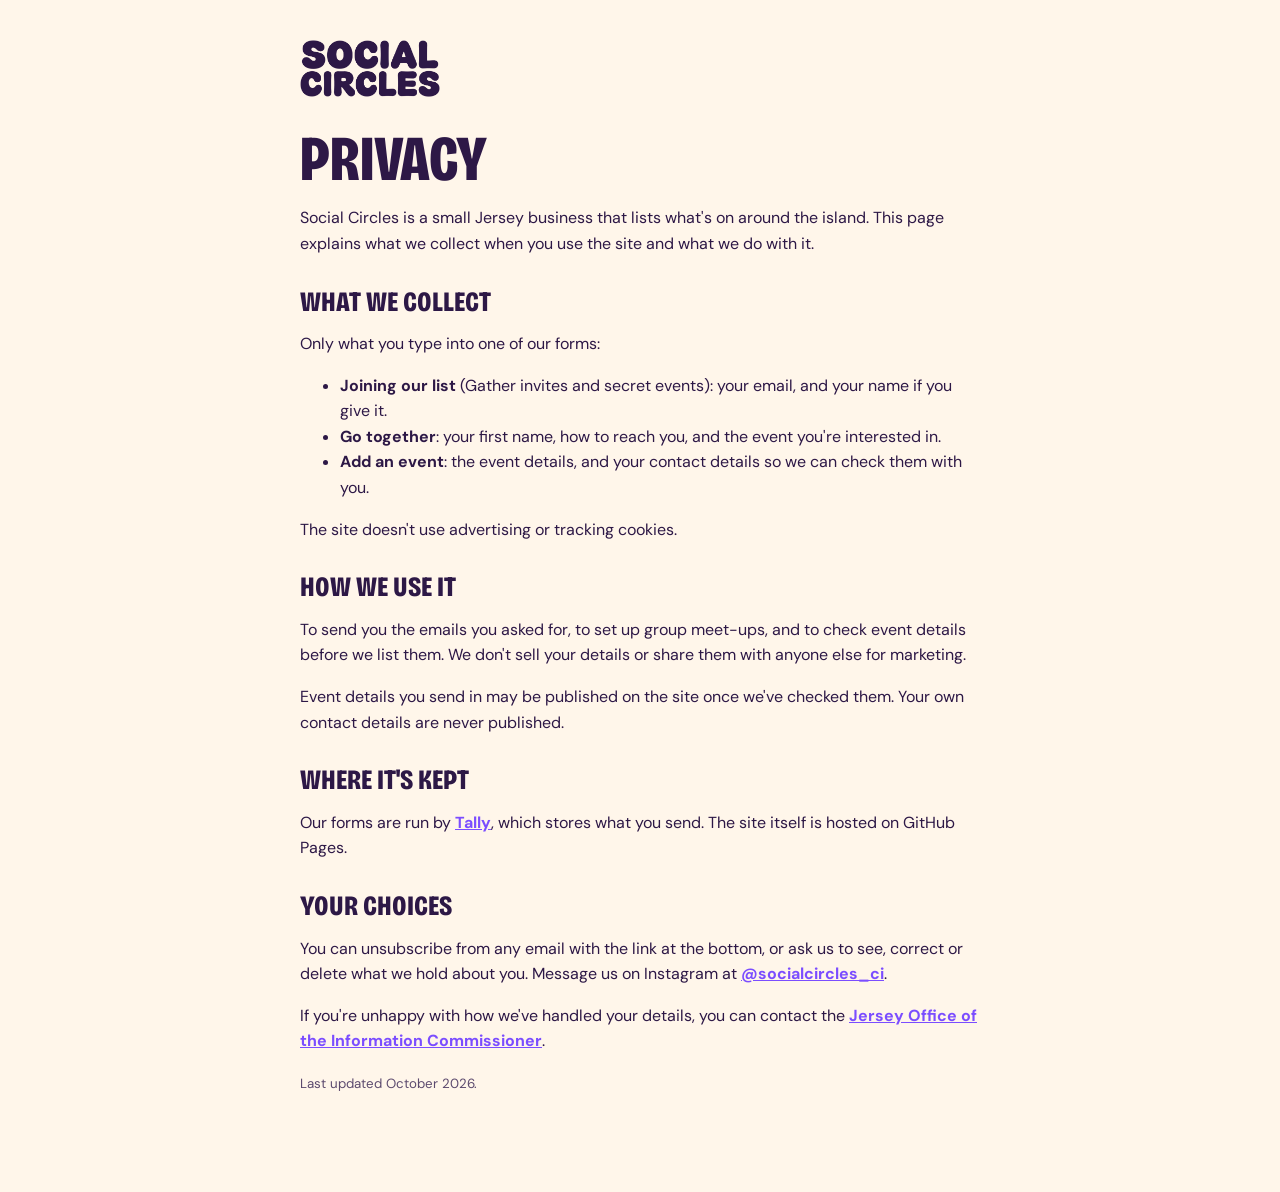
==== site/privacy.html @ d8221dea "Build the live site with an event review queue The homepage mockup becomes the real site. Events loa" ====
<!doctype html>
<html lang="en-GB">
<head>
<meta charset="utf-8">
<meta name="viewport" content="width=device-width,initial-scale=1">
<title>Privacy · Social Circles</title>
<link rel="icon" href="img/icon.png">
<link rel="stylesheet" href="https://fonts.googleapis.com/css2?family=Bricolage+Grotesque:opsz,wdth,wght@12..96,75..100,400..800&family=DM+Sans:wght@400;700&display=swap">
<style>
:root{--violet:#7B4DFF;--aubergine:#2D1846;--cream:#FFF6EA;--muted:#5C4A6E}
body{background:var(--cream);color:var(--aubergine);font:16px/1.6 'DM Sans',system-ui,sans-serif;margin:0}
main{max-width:680px;margin:0 auto;padding:40px 16px 80px}
h1,h2{font-family:'Bricolage Grotesque','Arial Narrow',sans-serif;font-weight:800;font-stretch:75%;font-variation-settings:"wdth" 75;text-transform:uppercase;line-height:.95;margin:32px 0 12px}
h1{font-size:clamp(40px,8vw,64px);margin-top:24px}
h2{font-size:28px}
a{color:var(--violet);font-weight:700}
.back img{width:140px}
small{color:var(--muted)}
</style>
</head>
<body>
<main>
  <a class="back" href="./"><img src="img/wordmark-aubergine.png" alt="Social Circles home"></a>
  <h1>Privacy</h1>
  <p>Social Circles is a small Jersey business that lists what's on around the island. This page explains what we collect when you use the site and what we do with it.</p>

  <h2>What we collect</h2>
  <p>Only what you type into one of our forms:</p>
  <ul>
    <li><b>Joining our list</b> (Gather invites and secret events): your email, and your name if you give it.</li>
    <li><b>Go together</b>: your first name, how to reach you, and the event you're interested in.</li>
    <li><b>Add an event</b>: the event details, and your contact details so we can check them with you.</li>
  </ul>
  <p>The site doesn't use advertising or tracking cookies.</p>

  <h2>How we use it</h2>
  <p>To send you the emails you asked for, to set up group meet-ups, and to check event details before we list them. We don't sell your details or share them with anyone else for marketing.</p>
  <p>Event details you send in may be published on the site once we've checked them. Your own contact details are never published.</p>

  <h2>Where it's kept</h2>
  <p>Our forms are run by <a href="https://tally.so/help/privacy-policy">Tally</a>, which stores what you send. The site itself is hosted on GitHub Pages.</p>

  <h2>Your choices</h2>
  <p>You can unsubscribe from any email with the link at the bottom, or ask us to see, correct or delete what we hold about you. Message us on Instagram at <a href="https://www.instagram.com/socialcircles_ci/">@socialcircles_ci</a>.</p>
  <p>If you're unhappy with how we've handled your details, you can contact the <a href="https://jerseyoic.org">Jersey Office of the Information Commissioner</a>.</p>

  <p><small>Last updated October 2026.</small></p>
</main>
</body>
</html>
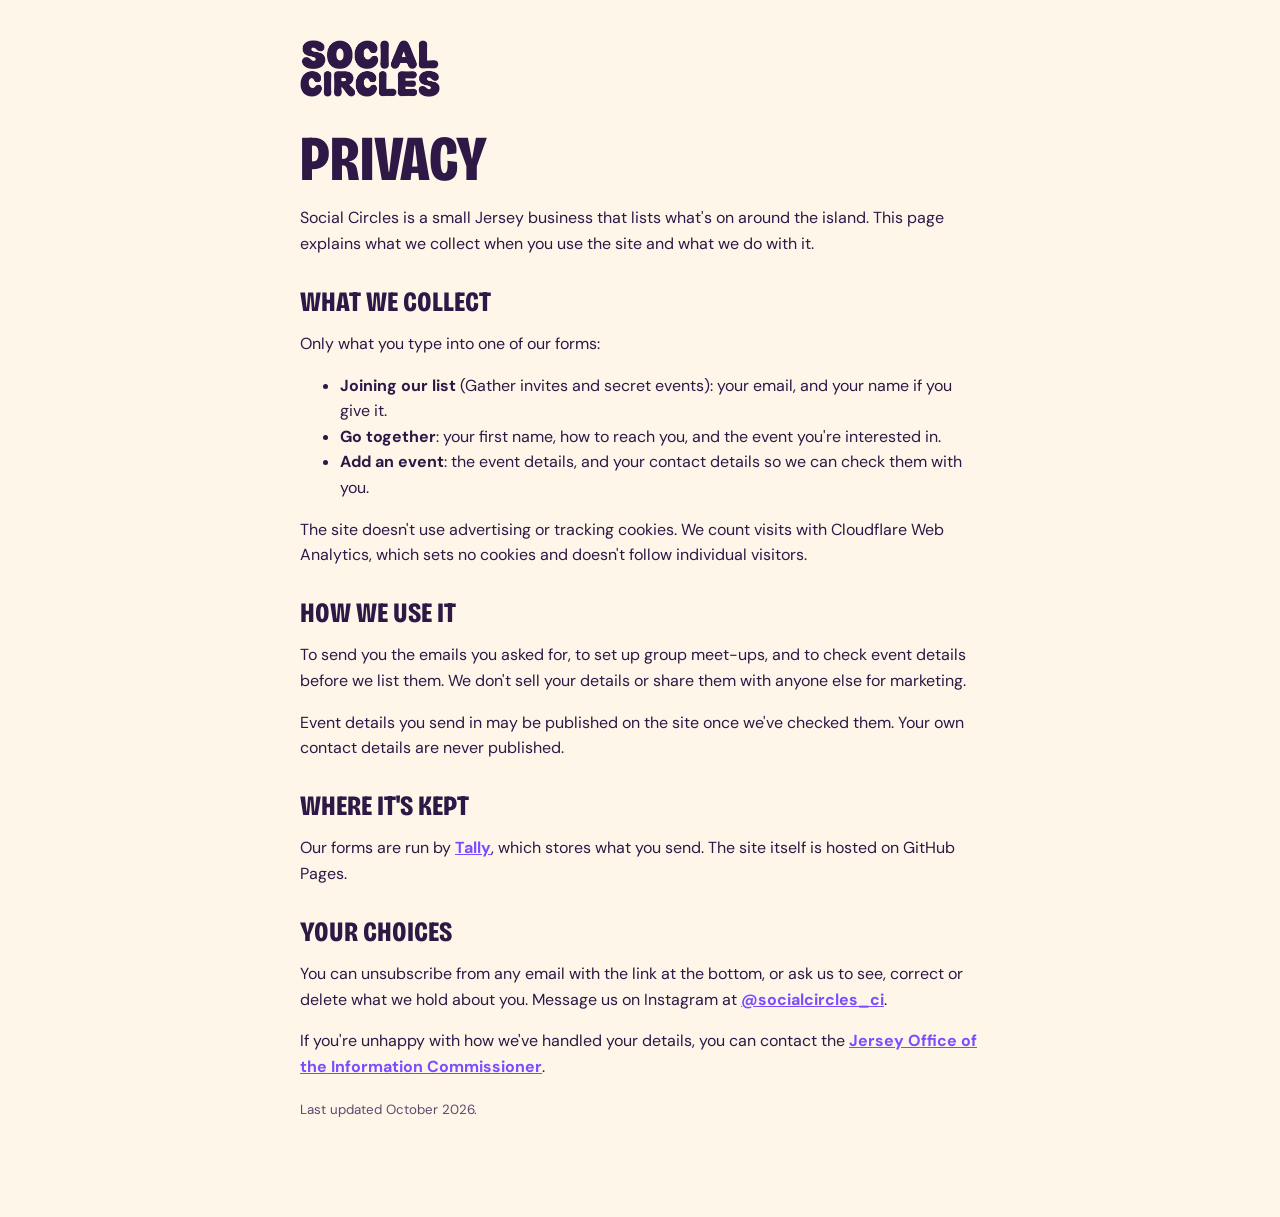
==== commit d80ba835: "Count visits with Cloudflare Web Analytics (no cookies) Co-Authored-By: Claude Opus 5.5 <noreply@ant" ====
--- a/site/privacy.html
+++ b/site/privacy.html
@@ -5,6 +5,8 @@
 <meta name="viewport" content="width=device-width,initial-scale=1">
 <title>Privacy · Social Circles</title>
 <link rel="icon" href="img/icon.png">
+<link rel="canonical" href="https://socialcircles.je/privacy.html">
+<meta name="description" content="What Social Circles collects through its forms and how it's used.">
 <link rel="stylesheet" href="https://fonts.googleapis.com/css2?family=Bricolage+Grotesque:opsz,wdth,wght@12..96,75..100,400..800&family=DM+Sans:wght@400;700&display=swap">
 <style>
 :root{--violet:#7B4DFF;--aubergine:#2D1846;--cream:#FFF6EA;--muted:#5C4A6E}
@@ -17,6 +19,7 @@
 .back img{width:140px}
 small{color:var(--muted)}
 </style>
+<!-- Cloudflare Web Analytics: counts visits without cookies --><script defer src="https://static.cloudflareinsights.com/beacon.min.js" data-cf-beacon='{"token": "dc545f14bc0d42d4936bfc4efbfcd6ef"}'></script>
 </head>
 <body>
 <main>
@@ -31,7 +34,7 @@
     <li><b>Go together</b>: your first name, how to reach you, and the event you're interested in.</li>
     <li><b>Add an event</b>: the event details, and your contact details so we can check them with you.</li>
   </ul>
-  <p>The site doesn't use advertising or tracking cookies.</p>
+  <p>The site doesn't use advertising or tracking cookies. We count visits with Cloudflare Web Analytics, which sets no cookies and doesn't follow individual visitors.</p>
 
   <h2>How we use it</h2>
   <p>To send you the emails you asked for, to set up group meet-ups, and to check event details before we list them. We don't sell your details or share them with anyone else for marketing.</p>
